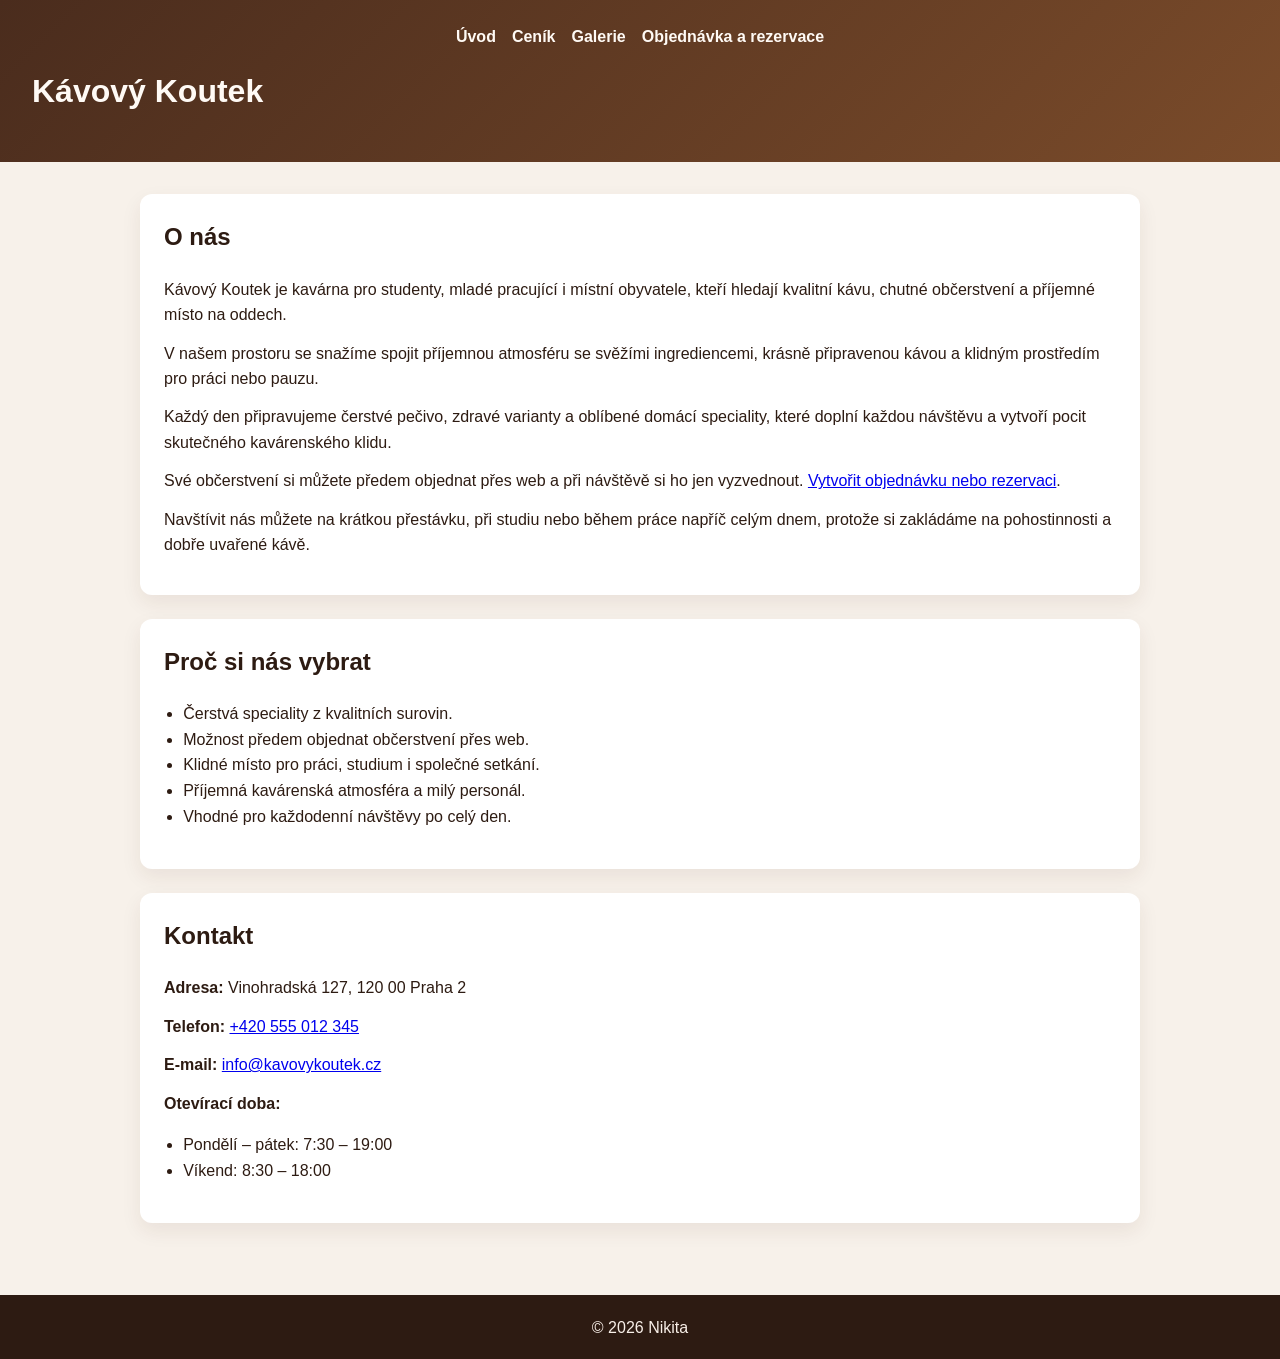
==== index.html @ b5984527 "Přidání webu a objednávek" ====
<!DOCTYPE html>
<html lang="cs">
  <head>
    <meta charset="UTF-8" />
    <meta name="viewport" content="width=device-width, initial-scale=1.0" />
    <title>Kávový Koutek | Úvod</title>
    <link rel="stylesheet" href="style.css" />
  </head>
  <body>
    <header>
      <nav aria-label="Hlavní navigace">
        <a href="index.html">Úvod</a>
        <a href="cenik.html">Ceník</a>
        <a href="galerie.html">Galerie</a>
        <a href="objednavka.html">Objednávka a rezervace</a>
      </nav>
      <h1>Kávový Koutek</h1>
    </header>

    <main>
      <section>
        <h2>O nás</h2>
        <p>
          Kávový Koutek je kavárna pro studenty, mladé pracující i místní obyvatele,
          kteří hledají kvalitní kávu, chutné občerstvení a příjemné místo na oddech.
        </p>
        <p>
          V našem prostoru se snažíme spojit příjemnou atmosféru se svěžími ingrediencemi,
          krásně připravenou kávou a klidným prostředím pro práci nebo pauzu.
        </p>
        <p>
          Každý den připravujeme čerstvé pečivo, zdravé varianty a oblíbené domácí speciality,
          které doplní každou návštěvu a vytvoří pocit skutečného kavárenského klidu.
        </p>
        <p>
          Své občerstvení si můžete předem objednat přes web a při návštěvě si ho jen vyzvednout.
          <a href="objednavka.html">Vytvořit objednávku nebo rezervaci</a>.
        </p>
        <p>
          Navštívit nás můžete na krátkou přestávku, při studiu nebo během práce napříč celým dnem,
          protože si zakládáme na pohostinnosti a dobře uvařené kávě.
        </p>
      </section>

      <section>
        <h2>Proč si nás vybrat</h2>
        <ul>
          <li>Čerstvá speciality z kvalitních surovin.</li>
          <li>Možnost předem objednat občerstvení přes web.</li>
          <li>Klidné místo pro práci, studium i společné setkání.</li>
          <li>Příjemná kavárenská atmosféra a milý personál.</li>
          <li>Vhodné pro každodenní návštěvy po celý den.</li>
        </ul>
      </section>

      <section id="kontakt">
        <h2>Kontakt</h2>
        <p><strong>Adresa:</strong> Vinohradská 127, 120 00 Praha 2</p>
        <p><strong>Telefon:</strong> <a href="tel:+420555012345">+420 555 012 345</a></p>
        <p><strong>E-mail:</strong> <a href="mailto:info@kavovykoutek.cz">info@kavovykoutek.cz</a></p>
        <p><strong>Otevírací doba:</strong></p>
        <ul>
          <li>Pondělí – pátek: 7:30 – 19:00</li>
          <li>Víkend: 8:30 – 18:00</li>
        </ul>
      </section>
    </main>

    <footer>
      © 2026 Nikita
    </footer>
  </body>
</html>
---- style.css ----
body {
  margin: 0;
  font-family: Arial, sans-serif;
  line-height: 1.6;
  background-color: #f7f1ea;
  color: #2d1b12;
}

header {
  background: linear-gradient(135deg, #4a2c1d, #7a4b2a);
  color: #fffaf5;
  padding: 1.5rem 2rem;
}

nav {
  display: flex;
  flex-wrap: wrap;
  gap: 1rem;
  justify-content: center;
  margin-bottom: 1rem;
}

nav a {
  color: #fffaf5;
  text-decoration: none;
  font-weight: bold;
}

nav a:hover {
  text-decoration: underline;
}

h1, h2, h3 {
  margin-top: 0;
}

main {
  max-width: 1000px;
  margin: 0 auto;
  padding: 2rem 1.2rem 3rem;
}

section {
  background: #fff;
  border-radius: 12px;
  padding: 1.5rem;
  margin-bottom: 1.5rem;
  box-shadow: 0 8px 20px rgba(74, 44, 29, 0.08);
}

p {
  margin: 0.8rem 0;
}

ul {
  padding-left: 1.2rem;
}

.booking-form fieldset {
  border: 0;
  margin: 0 0 1.5rem;
  padding: 0;
}

.booking-form legend {
  font-size: 1.15rem;
  font-weight: bold;
  margin-bottom: 0.75rem;
}

.form-options,
.form-grid {
  display: grid;
  gap: 1rem;
  grid-template-columns: repeat(2, minmax(0, 1fr));
}

.form-options {
  grid-template-columns: repeat(2, minmax(0, 1fr));
}

.form-options label,
.form-field {
  display: grid;
  gap: 0.4rem;
}

.form-options label {
  align-items: center;
  background: #faf5f1;
  border: 1px solid #d4b7a2;
  border-radius: 8px;
  cursor: pointer;
  display: flex;
  font-weight: bold;
  min-height: 48px;
  padding: 0.75rem 1rem;
}

.form-field {
  margin-bottom: 1rem;
}

.form-field label {
  font-weight: bold;
}

.form-field input,
.form-field select,
.form-field textarea {
  background: #fff;
  border: 1px solid #9a7864;
  border-radius: 6px;
  color: inherit;
  font: inherit;
  min-height: 44px;
  padding: 0.55rem 0.7rem;
  width: 100%;
}

.form-field textarea {
  min-height: 110px;
  resize: vertical;
}

.form-options input {
  accent-color: #7a4b2a;
  margin: 0 0.55rem 0 0;
}

.form-submit {
  background: #4a2c1d;
  border: 0;
  border-radius: 6px;
  color: #fffaf5;
  cursor: pointer;
  font: inherit;
  font-weight: bold;
  min-height: 48px;
  padding: 0.7rem 1.2rem;
}

.form-submit:hover {
  background: #7a4b2a;
}

.form-note {
  color: #5a3b2d;
  font-size: 0.95rem;
}

.table-wrap {
  overflow-x: auto;
}

table {
  width: 100%;
  border-collapse: collapse;
  margin-top: 1rem;
}

th, td {
  border: 1px solid #d4b7a2;
  padding: 0.8rem 1rem;
  text-align: left;
}

th {
  background: #f0d9c7;
}

.gallery {
  display: grid;
  grid-template-columns: repeat(auto-fit, minmax(220px, 1fr));
  gap: 1.5rem;
}

figure {
  margin: 0;
  background: #faf5f1;
  border: 1px solid #e5d3c4;
  border-radius: 10px;
  padding: 0.8rem;
}

figure img {
  width: 100%;
  height: auto;
  display: block;
  border-radius: 8px;
}

figcaption {
  margin-top: 0.6rem;
  font-size: 0.95rem;
  color: #5a3b2d;
}

footer {
  text-align: center;
  padding: 1.2rem;
  background: #2d1b12;
  color: #f8efe8;
}

@media (max-width: 600px) {
  header {
    padding: 1rem;
  }

  nav {
    justify-content: flex-start;
  }

  .form-options,
  .form-grid {
    grid-template-columns: 1fr;
  }
}
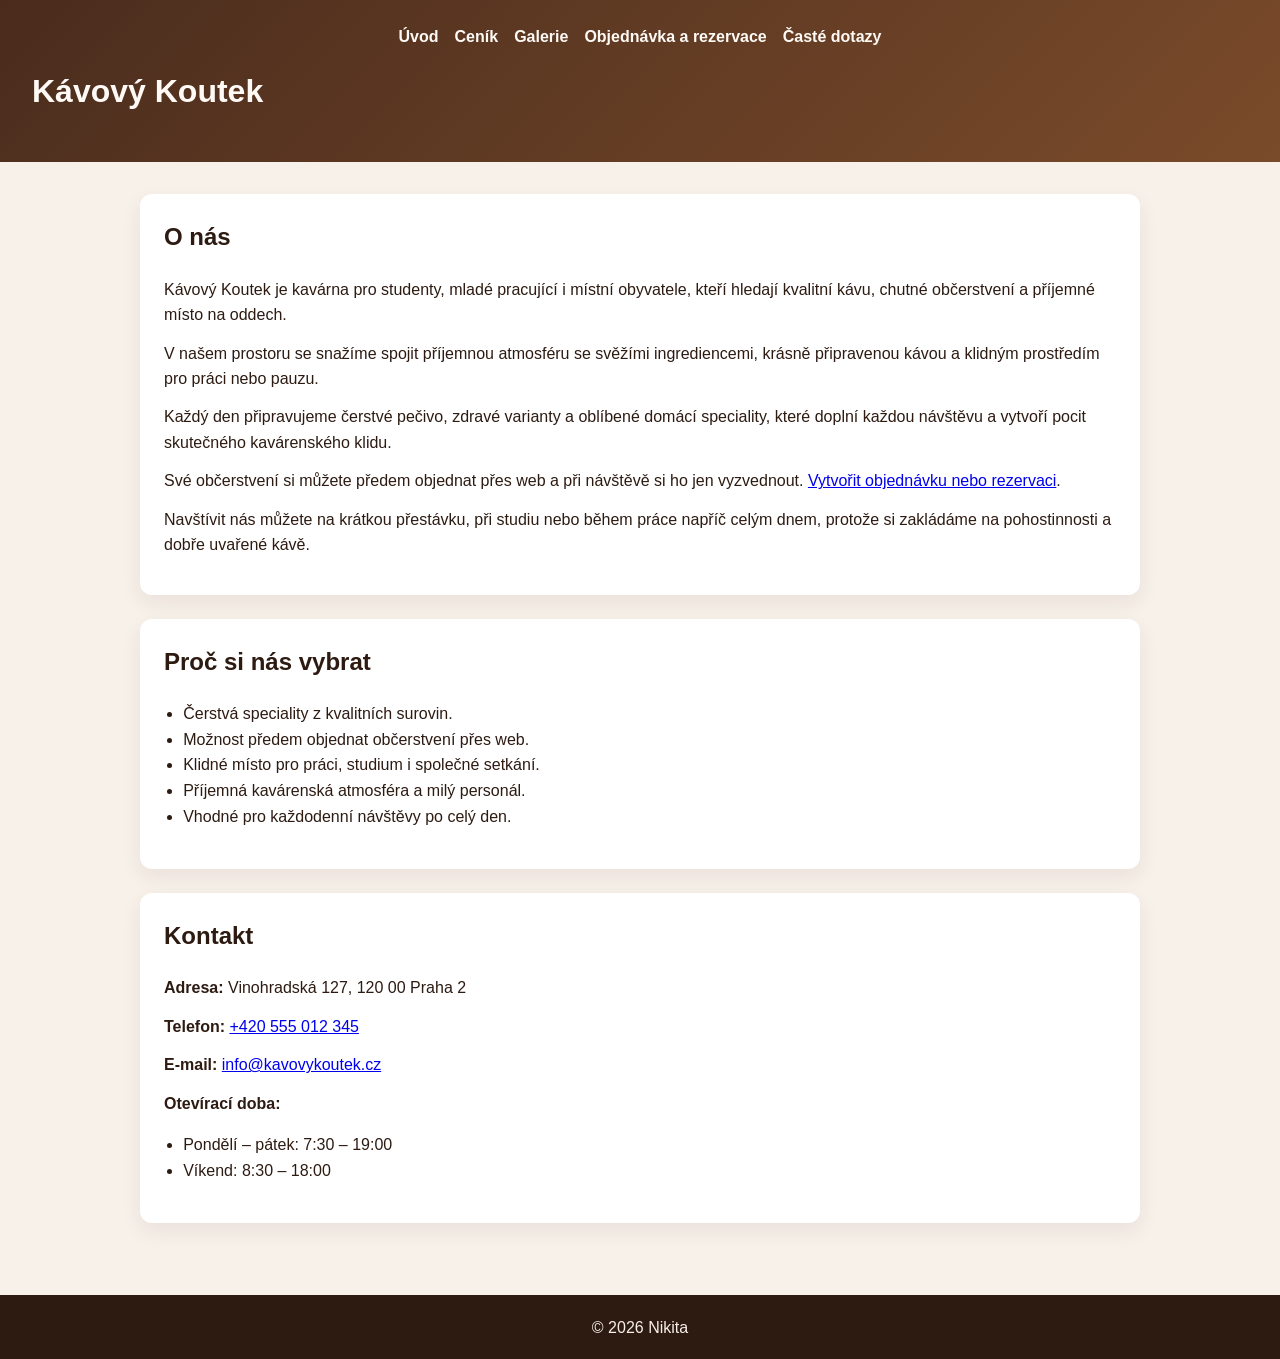
==== commit 4f5e693d: "Update index.html" ====
--- a/index.html
+++ b/index.html
@@ -13,6 +13,7 @@
         <a href="cenik.html">Ceník</a>
         <a href="galerie.html">Galerie</a>
         <a href="objednavka.html">Objednávka a rezervace</a>
+        <a href="dotazy.html">Časté dotazy</a>
       </nav>
       <h1>Kávový Koutek</h1>
     </header>
